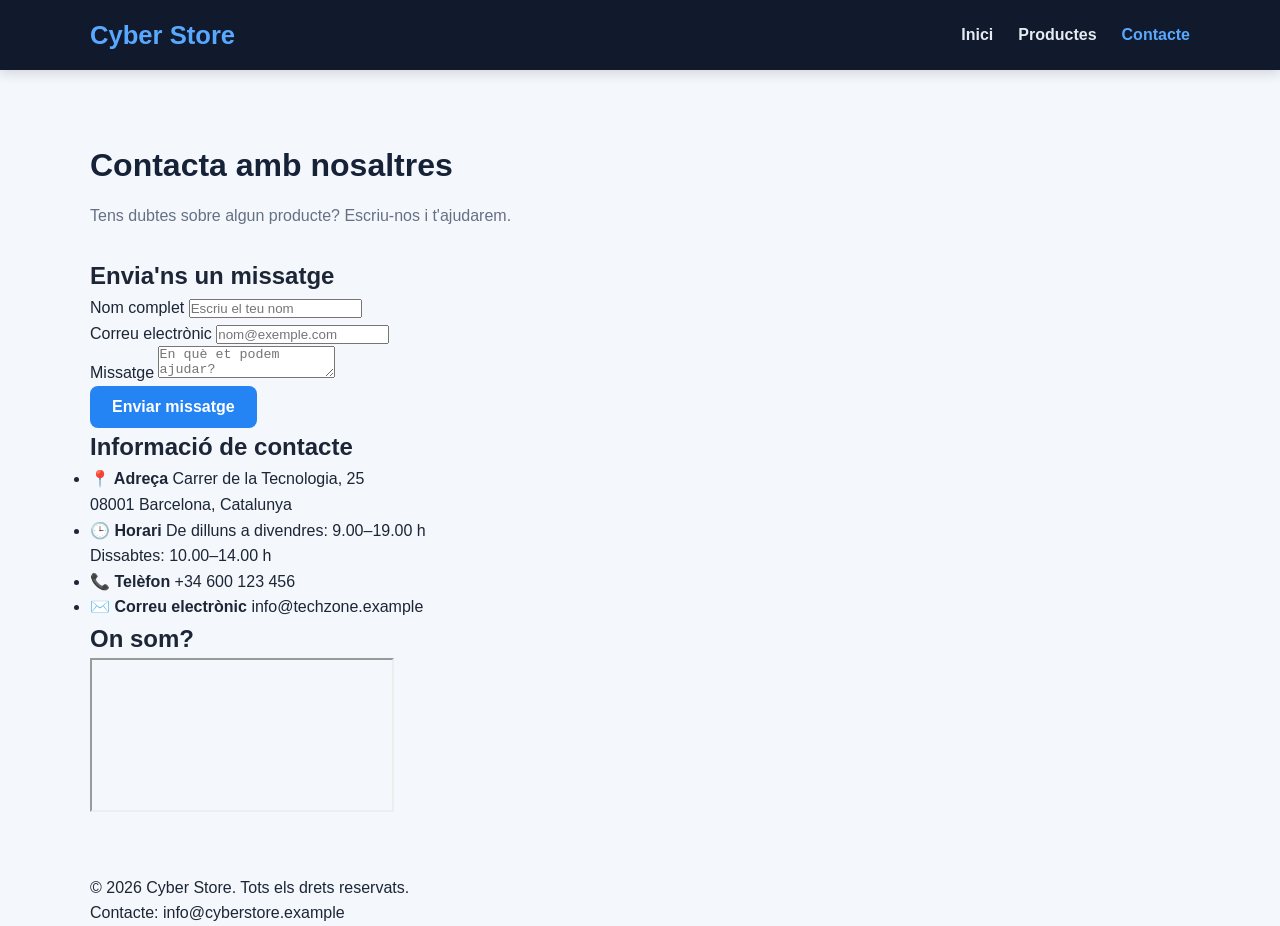
==== contacte.html @ 9c3d1082 "Afegim contingut a contacte.html" ====
<!DOCTYPE html>
<html lang="ca">
<head>
    <meta charset="UTF-8">
    <meta name="viewport" content="width=device-width, initial-scale=1.0">
    <title>Cyber Store | Contacte</title>
    <link rel="stylesheet" href="global.css">
</head>
<body>

    <header class="navbar">
        <nav class="nav-container">
            <a href="index.html" class="logo">Cyber Store</a>

            <ul class="nav-links">
                <li><a href="index.html">Inici</a></li>
                <li><a href="productes.html">Productes</a></li>
                <li><a href="contacte.html" class="active">Contacte</a></li>
            </ul>
        </nav>
    </header>

    <main>
        <section class="section">
            <div class="container">
                <h1 class="section-title">Contacta amb nosaltres</h1>

                <p class="section-description">
                    Tens dubtes sobre algun producte?
                    Escriu-nos i t'ajudarem.
                </p>

                <div class="contact-grid">

                    <section class="contact-card">
                        <h2>Envia'ns un missatge</h2>

                        <form action="#" method="post">
                            <div class="form-group">
                                <label for="nom">Nom complet</label>
                                <input
                                    type="text"
                                    id="nom"
                                    name="nom"
                                    placeholder="Escriu el teu nom"
                                    required
                                >
                            </div>

                            <div class="form-group">
                                <label for="email">Correu electrònic</label>
                                <input
                                    type="email"
                                    id="email"
                                    name="email"
                                    placeholder="nom@exemple.com"
                                    required
                                >
                            </div>

                            <div class="form-group">
                                <label for="missatge">Missatge</label>
                                <textarea
                                    id="missatge"
                                    name="missatge"
                                    placeholder="En què et podem ajudar?"
                                    required
                                ></textarea>
                            </div>

                            <button type="submit" class="btn">
                                Enviar missatge
                            </button>
                        </form>
                    </section>

                    <aside class="contact-card">
                        <h2>Informació de contacte</h2>

                        <ul class="contact-details">
                            <li>
                                <strong>📍 Adreça</strong>
                                Carrer de la Tecnologia, 25<br>
                                08001 Barcelona, Catalunya
                            </li>

                            <li>
                                <strong>🕒 Horari</strong>
                                De dilluns a divendres: 9.00–19.00 h<br>
                                Dissabtes: 10.00–14.00 h
                            </li>

                            <li>
                                <strong>📞 Telèfon</strong>
                                +34 600 123 456
                            </li>

                            <li>
                                <strong>✉️ Correu electrònic</strong>
                                info@techzone.example
                            </li>
                        </ul>

                        <h2>On som?</h2>

                        <iframe
                            class="map"
                            src="https://maps.google.com/maps?q=Barcelona%2C%20Catalunya&t=&z=13&ie=UTF8&iwloc=&output=embed"
                            title="Mapa de Barcelona"
                            loading="lazy"
                            allowfullscreen
                            referrerpolicy="no-referrer-when-downgrade"
                        ></iframe>
                    </aside>

                </div>
            </div>
        </section>
    </main>

    <footer class="footer">
        <div class="container">
            <p>&copy; 2026 Cyber Store. Tots els drets reservats.</p>
            <p>
                Contacte:
                <a href="mailto:info@cyberstore.example">
                    info@cyberstore.example
                </a>
            </p>
        </div>
    </footer>

</body>
</html>
---- global.css ----
/* ESTILS GENERALS */

* {
    box-sizing: border-box;
    margin: 0;
    padding: 0;
}

html {
    scroll-behavior: smooth;
}

body {
    font-family: Arial, Helvetica, sans-serif;
    background-color: #f4f7fb;
    color: #1c2636;
    line-height: 1.6;
}

a {
    color: inherit;
    text-decoration: none;
}

img {
    max-width: 100%;
    display: block;
}

main {
    margin-top: 85px;
    min-height: 70vh;
}

.container {
    max-width: 1100px;
    width: 90%;
    margin: 0 auto;
}

.section {
    padding: 55px 0;
}

.section-title {
    font-size: 2rem;
    margin-bottom: 12px;
    color: #152238;
}

.section-description {
    color: #667085;
    margin-bottom: 28px;
}

/* MENÚ FIX */

.navbar {
    position: fixed;
    top: 0;
    left: 0;
    width: 100%;
    z-index: 1000;
    background-color: #101a2c;
    color: white;
    box-shadow: 0 3px 12px rgba(0, 0, 0, 0.15);
}

.nav-container {
    max-width: 1100px;
    width: 90%;
    min-height: 70px;
    margin: 0 auto;
    display: flex;
    justify-content: space-between;
    align-items: center;
    gap: 20px;
}

.logo {
    font-size: 1.6rem;
    font-weight: bold;
    color: #59a8ff;
}

.nav-links {
    display: flex;
    align-items: center;
    gap: 25px;
    list-style: none;
}

.nav-links a {
    color: #e5eaf3;
    font-weight: bold;
    transition: color 0.2s;
}

.nav-links a:hover,
.nav-links a.active {
    color: #59a8ff;
}

/* BOTONS */

.btn {
    display: inline-block;
    border: none;
    border-radius: 8px;
    padding: 12px 22px;
    background-color: #2584f4;
    color: white;
    font-size: 1rem;
    font-weight: bold;
    cursor: pointer;
    transition: background-color 0.2s, transform 0.2s;
}

.btn:hover {
    background-color: #1266cb;
    transform: translateY(-2px);
}

.btn-secondary {
    background-color: #e5efff;
    color: #1766bd;
}

.btn-secondary:hover {
    background-color: #d1e3ff;
}

/* PÀGINA PRINCIPAL */

.hero {
    padding: 85px 0;
    background: linear-gradient(135deg, #101a2c, #203d65);
    color: white;
}

.hero-content {
    max-width: 1100px;
    width: 90%;
    margin: 0 auto;
}

.hero h1 {
    max-width: 750px;
    font-size: clamp(2.2rem, 5vw, 3.8rem);
    line-height: 1.15;
    margin-bottom: 20px;
}

.hero p {
    max-width: 650px;
    font-size: 1.15rem;
    color: #d5e2f5;
    margin-bottom: 28px;
}

.hero .highlight {
    color: #59a8ff;
}

.collection-grid {
    display: grid;
    grid-template-columns: repeat(3, 1fr);
    gap: 22px;
}

.collection-card {
    background-color: white;
    padding: 28px;
    border-radius: 12px;
    border: 1px solid #e2e8f0;
    box-shadow: 0 5px 18px rgba(16, 26, 44, 0.05);
}

.collection-card h3 {
    margin-bottom: 12px;
    color: #1766bd;
}

.collection-card p {
    color: #667085;
    margin-bottom: 18px;
}

.tag-list {
    display: flex;
    flex-wrap: wrap;
    gap: 8px;
}

.tag {
    display: inline-block;
    padding: 5px 10px;
    border-radius: 20px;
    background-color: #e8f2ff;
    color: #1766bd;
    font-size: 0.8rem;
    font-weight: bold;
}

.benefits {
    display: flex;
    justify-content: space-around;
    align-items: center;
    flex-wrap: wrap;
    gap: 18px;
    padding: 28px 15px;
    background-color: #e7f0fc;
    border-radius: 12px;
    text-align: center;
}

.benefit {
    font-weight: bold;
    color: #203d65;
}

/* =========================
   PÀGINA DE PRODUCTES
========================= */

.filters {
    display: flex;
    flex-wrap: wrap;
    gap: 12px;
    margin: 25px 0 30px;
}

.filter-link {
    display: inline-block;
    padding: 8px 16px;
    border: 1px solid #d5deeb;
    border-radius: 25px;
    background-color: white;
    color: #344054;
    font-weight: bold;
}

.filter-link:hover,
.filter-link.active {
    background-color: #2584f4;
    color: white;
    border-color: #2584f4;
}

.product-grid {
    display: flex;
    flex-wrap: wrap;
    gap: 24px;
}

.product-card {
    flex: 1 1 260px;
    min-width: 0;
    max-width: 350px;
    overflow: hidden;
    background-color: white;
    border: 1px solid #e2e8f0;
    border-radius: 12px;
    box-shadow: 0 5px 18px rgba(16, 26, 44, 0.05);
    transition: transform 0.2s, box-shadow 0.2s;
}

.product-card:hover {
    transform: translateY(-5px);
    box-shadow: 0 10px 25px rgba(16, 26, 44, 0.12);
}

.product-image {
    height: 190px;
    display: flex;
    justify-content: center;
    align-items: center;
    background: linear-gradient(135deg, #e8f2ff, #f7faff);
    font-size: 5rem;
}

.product-info {
    padding: 22px;
}

.product-info h3 {
    margin-bottom: 8px;
}

.product-info p {
    color: #667085;
    font-size: 0.95rem;
    margin-bottom: 16px;
}

.product-bottom {
    display: flex;
    justify-content: space-between;
    align-items: center;
    gap: 10px;
}

.price {
    font-size: 1.35rem;
    font-weight: bold;
    color: #1766bd;
}

.stock {
    display: inline-block;
    margin-bottom: 12px;
    color: #16804a;
    font-size: 0.85rem;
    font-weight: bold;
}
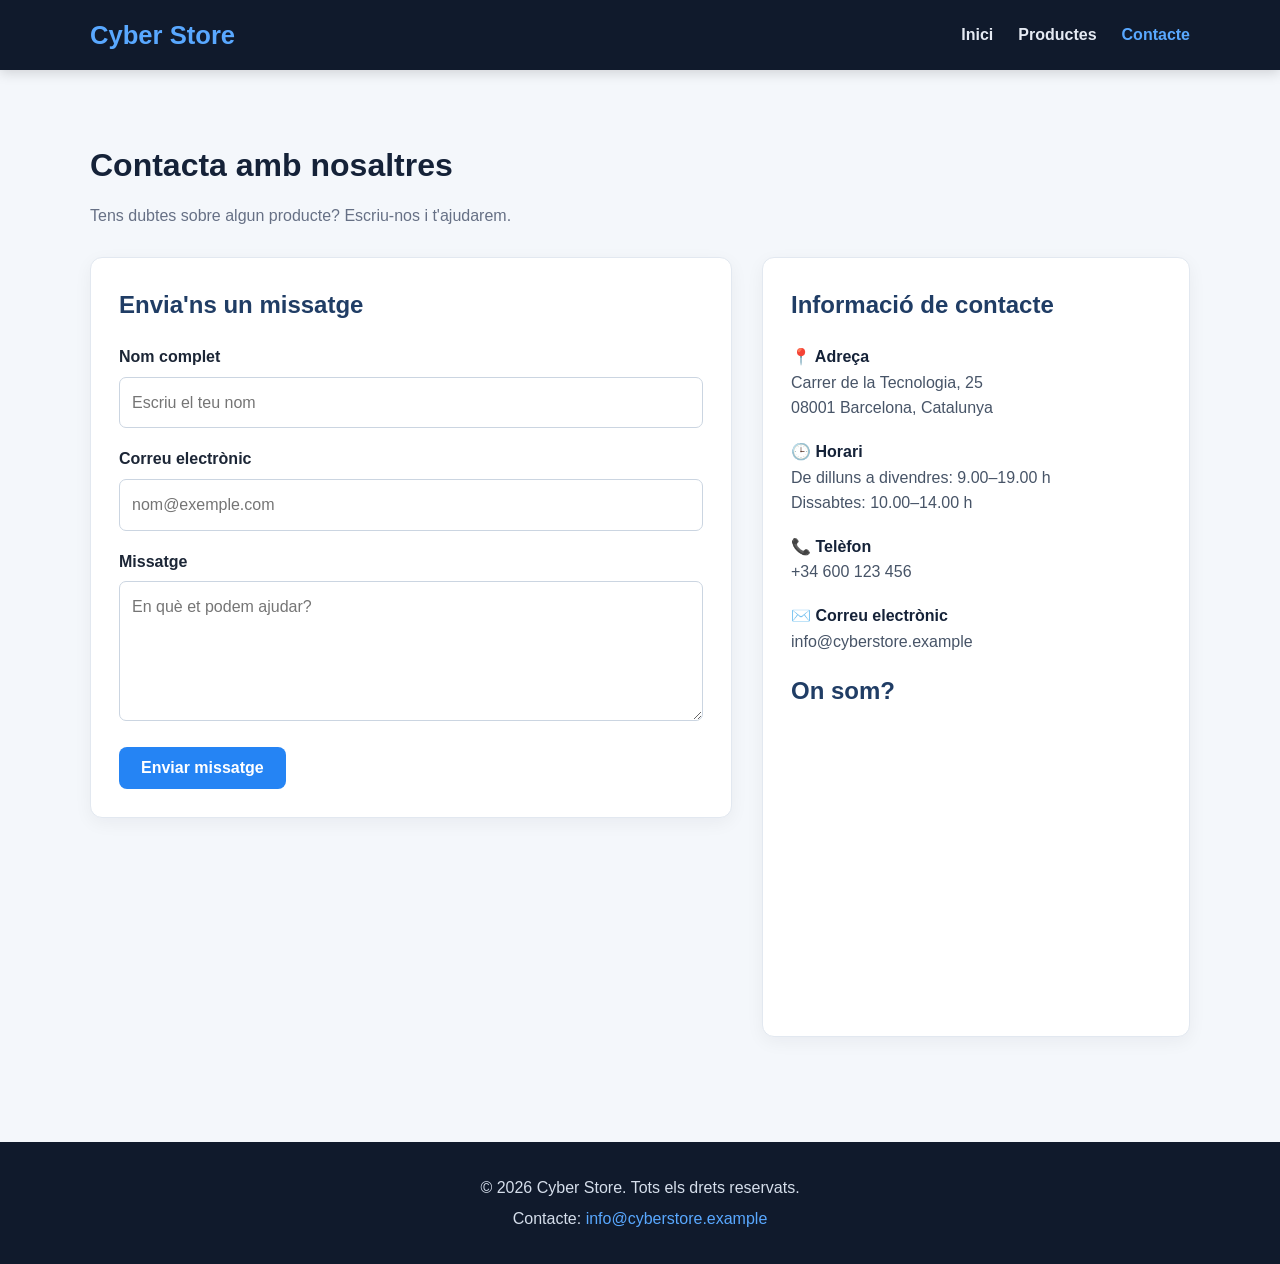
==== commit 778cae67: "Codi a global.css Afegim els estils referents a contacte.hmtl" ====
--- a/contacte.html
+++ b/contacte.html
@@ -97,7 +97,7 @@
 
                             <li>
                                 <strong>✉️ Correu electrònic</strong>
-                                info@techzone.example
+                                info@cyberstore.example
                             </li>
                         </ul>
 
--- a/global.css
+++ b/global.css
@@ -312,4 +312,164 @@
     color: #16804a;
     font-size: 0.85rem;
     font-weight: bold;
+}
+
+/* =========================
+   PÀGINA DE CONTACTE
+========================= */
+
+.contact-grid {
+    display: grid;
+    grid-template-columns: 1.2fr 0.8fr;
+    gap: 30px;
+    align-items: start;
+}
+
+.contact-card {
+    background-color: white;
+    padding: 28px;
+    border-radius: 12px;
+    border: 1px solid #e2e8f0;
+    box-shadow: 0 5px 18px rgba(16, 26, 44, 0.05);
+}
+
+.contact-card h2 {
+    margin-bottom: 20px;
+    color: #203d65;
+}
+
+.form-group {
+    margin-bottom: 18px;
+}
+
+.form-group label {
+    display: block;
+    font-weight: bold;
+    margin-bottom: 7px;
+}
+
+.form-group input,
+.form-group textarea {
+    width: 100%;
+    padding: 12px;
+    border: 1px solid #cbd5e1;
+    border-radius: 7px;
+    font: inherit;
+    background-color: #fff;
+}
+
+.form-group input:focus,
+.form-group textarea:focus {
+    outline: 2px solid #2584f4;
+    border-color: transparent;
+}
+
+.form-group textarea {
+    min-height: 140px;
+    resize: vertical;
+}
+
+.contact-details {
+    list-style: none;
+}
+
+.contact-details li {
+    margin-bottom: 18px;
+    color: #475467;
+}
+
+.contact-details strong {
+    display: block;
+    color: #152238;
+}
+
+.map {
+    width: 100%;
+    height: 250px;
+    border: 0;
+    border-radius: 10px;
+    margin-top: 20px;
+}
+
+/* =========================
+   PEU DE PÀGINA
+========================= */
+
+.footer {
+    margin-top: 50px;
+    padding: 28px 0;
+    background-color: #101a2c;
+    color: #d5deeb;
+    text-align: center;
+}
+
+.footer p {
+    margin: 5px 0;
+}
+
+.footer a {
+    color: #59a8ff;
+}
+
+/* =========================
+   DISSENY RESPONSIVE
+========================= */
+
+@media (max-width: 768px) {
+    .nav-container {
+        flex-direction: column;
+        justify-content: center;
+        padding: 12px 0;
+        gap: 8px;
+    }
+
+    .nav-links {
+        gap: 18px;
+        flex-wrap: wrap;
+        justify-content: center;
+    }
+
+    main {
+        margin-top: 115px;
+    }
+
+    .hero {
+        padding: 60px 0;
+    }
+
+    .collection-grid {
+        grid-template-columns: 1fr;
+    }
+
+    .contact-grid {
+        grid-template-columns: 1fr;
+    }
+
+    .benefits {
+        flex-direction: column;
+    }
+
+    .product-card {
+        max-width: none;
+    }
+}
+
+@media (max-width: 420px) {
+    .nav-links {
+        gap: 12px;
+        font-size: 0.9rem;
+    }
+
+    .logo {
+        font-size: 1.4rem;
+    }
+
+    .section-title {
+        font-size: 1.65rem;
+    }
+
+    .product-bottom {
+        align-items: flex-start;
+        flex-direction: column;
+    }
 }
